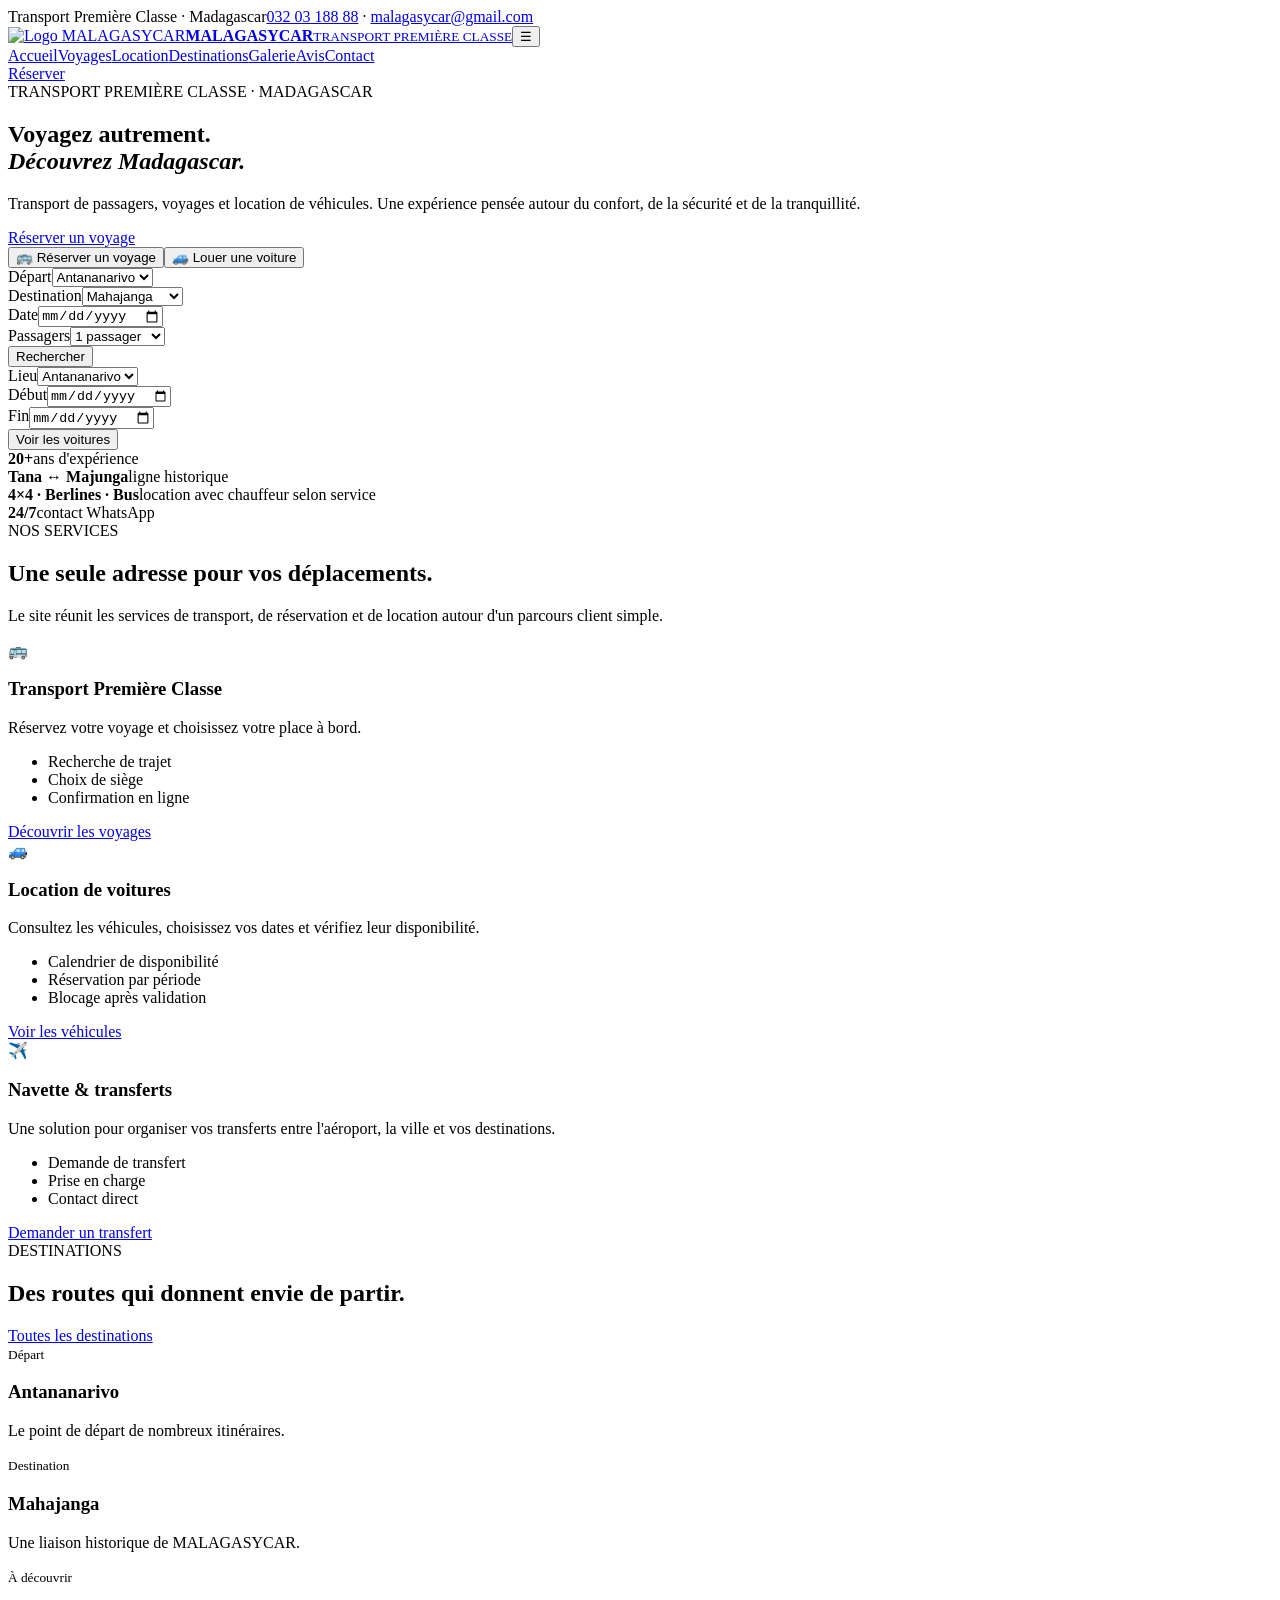
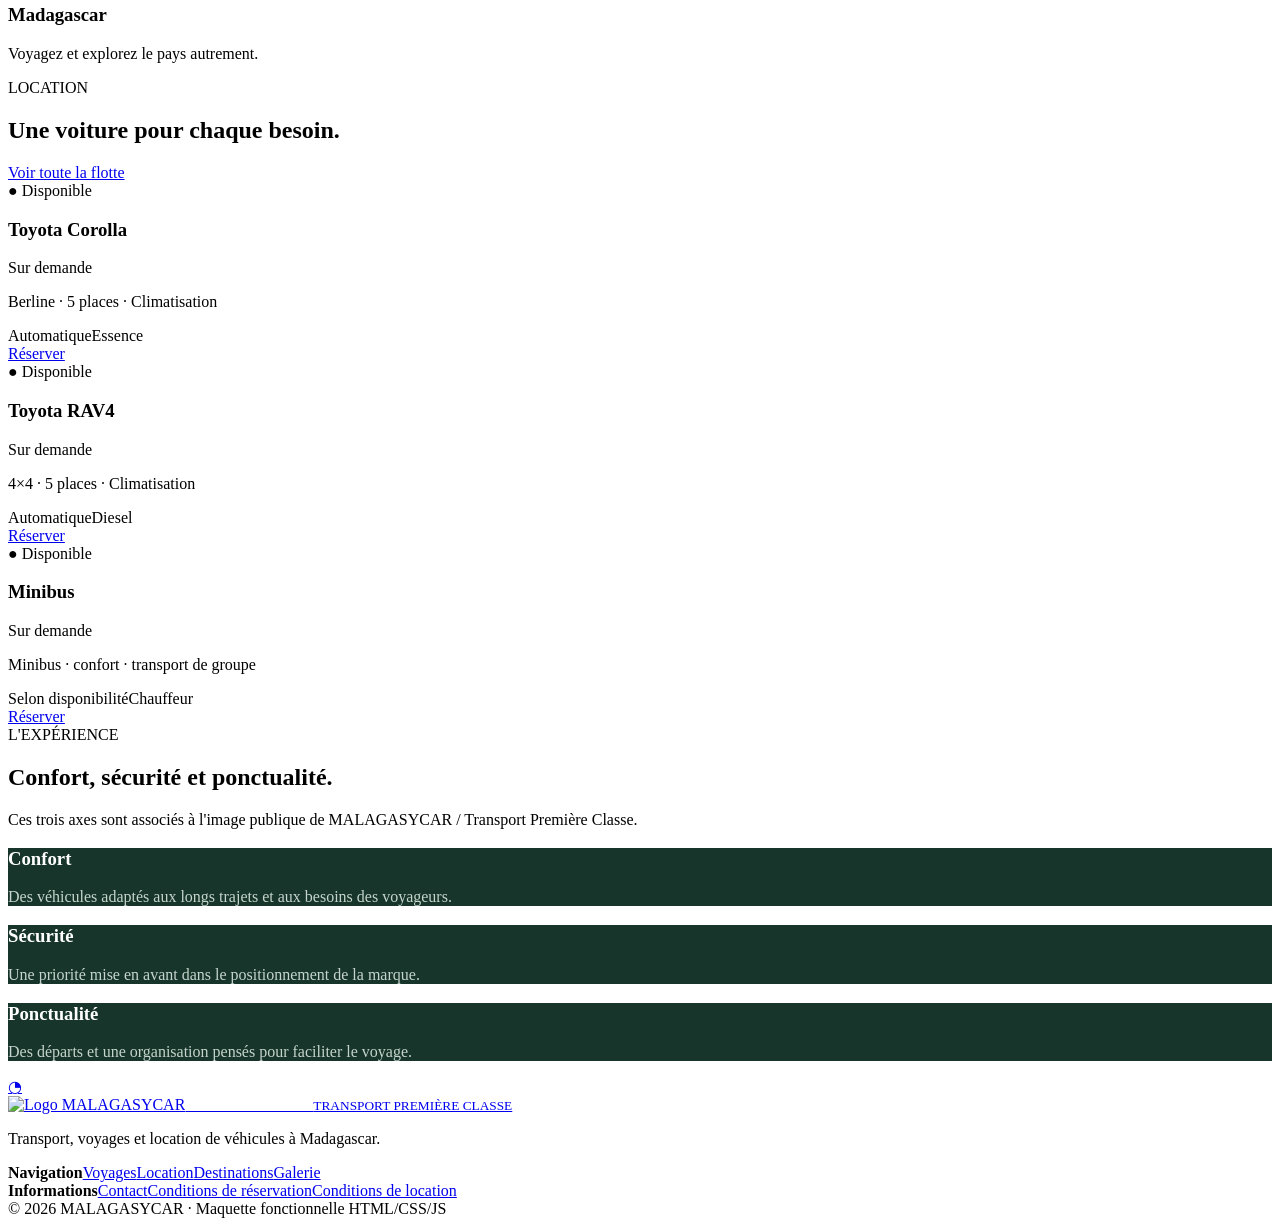
==== index.html @ d9796380 "feat: add MALAGASYCAR website home" ====
<!doctype html><html lang="fr"><head><meta charset="utf-8"><meta name="viewport" content="width=device-width,initial-scale=1"><title>Accueil — MALAGASYCAR</title><link rel="stylesheet" href="style.css"><link rel="icon" type="image/png" href="assets/favicon.png"><link rel="apple-touch-icon" href="assets/logo-malagasycar.png"></head><body>
<div class="topbar"><div class="container"><span>Transport Première Classe · Madagascar</span><span><a href="tel:+261320318888">032 03 188 88</a> · <a href="mailto:malagasycar@gmail.com">malagasycar@gmail.com</a></span></div></div>
<header class="header"><div class="container nav"><a class="logo" href="index.html"><img src="assets/logo-malagasycar.png" alt="Logo MALAGASYCAR"><span class="logo-text"><strong>MALAGASYCAR</strong><small>TRANSPORT PREMIÈRE CLASSE</small></span></a><button class="menu">☰</button><nav class="navlinks"><a class="active" href="index.html">Accueil</a><a class="" href="voyages.html">Voyages</a><a class="" href="location.html">Location</a><a class="" href="destinations.html">Destinations</a><a class="" href="galerie.html">Galerie</a><a class="" href="avis.html">Avis</a><a class="" href="contact.html">Contact</a></nav><a class="btn btn-primary" href="reservation.html">Réserver</a></div></header>
<section class="hero"><div class="container hero-content"><span class="kicker">TRANSPORT PREMIÈRE CLASSE · MADAGASCAR</span><h1>Voyagez autrement.<br><em>Découvrez Madagascar.</em></h1><p>Transport de passagers, voyages et location de véhicules. Une expérience pensée autour du confort, de la sécurité et de la tranquillité.</p><div class="hero-actions"><a class="btn btn-gold" href="reservation.html?type=travel">Réserver un voyage</a><a class="btn btn-outline" style="background:transparent;color:#fff;border-color:#b9d0c5" href="location.html">Louer une voiture</a></div></div>
<div class="booking-box"><div class="booking-tabs"><button class="booking-tab active" data-tab="travel">🚌 Réserver un voyage</button><button class="booking-tab" data-tab="rental">🚙 Louer une voiture</button></div>
<div id="travel-panel" class="booking-panel active"><div class="field"><label>Départ</label><select><option>Antananarivo</option><option>Mahajanga</option></select></div><div class="field"><label>Destination</label><select><option>Mahajanga</option><option>Antananarivo</option></select></div><div class="field"><label>Date</label><input id="travel-date" type="date"></div><div class="field"><label>Passagers</label><select><option>1 passager</option><option>2 passagers</option><option>3 passagers</option></select></div><button id="search-travel" class="btn btn-primary">Rechercher</button></div>
<div id="rental-panel" class="booking-panel"><div class="field"><label>Lieu</label><select><option>Antananarivo</option><option>Mahajanga</option></select></div><div class="field"><label>Début</label><input id="rental-start" type="date"></div><div class="field"><label>Fin</label><input id="rental-end" type="date"></div><div></div><button id="search-rental" class="btn btn-primary">Voir les voitures</button></div></div></section>
<div class="stats"><div class="container stats-grid"><div class="stat"><strong>20+</strong><span>ans d'expérience</span></div><div class="stat"><strong>Tana ↔ Majunga</strong><span>ligne historique</span></div><div class="stat"><strong>4×4 · Berlines · Bus</strong><span>location avec chauffeur selon service</span></div><div class="stat"><strong>24/7</strong><span>contact WhatsApp</span></div></div></div>
<section class="section"><div class="container"><div class="section-head"><div><span class="kicker">NOS SERVICES</span><h2>Une seule adresse pour vos déplacements.</h2></div><p>Le site réunit les services de transport, de réservation et de location autour d'un parcours client simple.</p></div><div class="grid3"><article class="service featured"><div class="icon">🚌</div><h3>Transport Première Classe</h3><p>Réservez votre voyage et choisissez votre place à bord.</p><ul><li>Recherche de trajet</li><li>Choix de siège</li><li>Confirmation en ligne</li></ul><a class="btn btn-gold" href="voyages.html">Découvrir les voyages</a></article><article class="service"><div class="icon">🚙</div><h3>Location de voitures</h3><p>Consultez les véhicules, choisissez vos dates et vérifiez leur disponibilité.</p><ul><li>Calendrier de disponibilité</li><li>Réservation par période</li><li>Blocage après validation</li></ul><a class="btn btn-outline" href="location.html">Voir les véhicules</a></article><article class="service"><div class="icon">✈️</div><h3>Navette & transferts</h3><p>Une solution pour organiser vos transferts entre l'aéroport, la ville et vos destinations.</p><ul><li>Demande de transfert</li><li>Prise en charge</li><li>Contact direct</li></ul><a class="btn btn-outline" href="contact.html">Demander un transfert</a></article></div></div></section>
<section class="section paper"><div class="container"><div class="section-head"><div><span class="kicker">DESTINATIONS</span><h2>Des routes qui donnent envie de partir.</h2></div><a class="btn btn-outline" href="destinations.html">Toutes les destinations</a></div><div class="destination-grid"><article class="destination d-tana"><div><small>Départ</small><h3>Antananarivo</h3><p>Le point de départ de nombreux itinéraires.</p></div></article><article class="destination d-mahajanga"><div><small>Destination</small><h3>Mahajanga</h3><p>Une liaison historique de MALAGASYCAR.</p></div></article><article class="destination d-west"><div><small>À découvrir</small><h3>Madagascar</h3><p>Voyagez et explorez le pays autrement.</p></div></article></div></div></section>
<section class="section"><div class="container"><div class="section-head"><div><span class="kicker">LOCATION</span><h2>Une voiture pour chaque besoin.</h2></div><a class="btn btn-outline" href="location.html">Voir toute la flotte</a></div><div class="cars"><article class="card"><div class="car-photo car1"><span class="badge available">● Disponible</span></div><div class="card-body"><div class="car-title"><h3>Toyota Corolla</h3><span class="price">Sur demande</span></div><p>Berline · 5 places · Climatisation</p><div class="specs"><span class="spec">Automatique</span><span class="spec">Essence</span></div><a class="btn btn-dark btn-block" href="reservation.html?type=rental&car=Toyota%20Corolla">Réserver</a></div></article><article class="card"><div class="car-photo car2"><span class="badge available">● Disponible</span></div><div class="card-body"><div class="car-title"><h3>Toyota RAV4</h3><span class="price">Sur demande</span></div><p>4×4 · 5 places · Climatisation</p><div class="specs"><span class="spec">Automatique</span><span class="spec">Diesel</span></div><a class="btn btn-dark btn-block" href="reservation.html?type=rental&car=Toyota%20RAV4">Réserver</a></div></article><article class="card"><div class="car-photo car3"><span class="badge available">● Disponible</span></div><div class="card-body"><div class="car-title"><h3>Minibus</h3><span class="price">Sur demande</span></div><p>Minibus · confort · transport de groupe</p><div class="specs"><span class="spec">Selon disponibilité</span><span class="spec">Chauffeur</span></div><a class="btn btn-dark btn-block" href="reservation.html?type=rental&car=Hyundai%20Minibus">Réserver</a></div></article></div></div></section>
<section class="section dark"><div class="container"><div class="section-head"><div><span class="kicker">L'EXPÉRIENCE</span><h2>Confort, sécurité et ponctualité.</h2></div><p>Ces trois axes sont associés à l'image publique de MALAGASYCAR / Transport Première Classe.</p></div><div class="grid3"><div class="service" style="background:#17352b;border-color:#2a493d;color:#fff"><h3>Confort</h3><p style="color:#c5d5cd">Des véhicules adaptés aux longs trajets et aux besoins des voyageurs.</p></div><div class="service" style="background:#17352b;border-color:#2a493d;color:#fff"><h3>Sécurité</h3><p style="color:#c5d5cd">Une priorité mise en avant dans le positionnement de la marque.</p></div><div class="service" style="background:#17352b;border-color:#2a493d;color:#fff"><h3>Ponctualité</h3><p style="color:#c5d5cd">Des départs et une organisation pensés pour faciliter le voyage.</p></div></div></div></section>
<a class="whatsapp" href="https://wa.me/261320318888" target="_blank" aria-label="WhatsApp">◔</a>
<footer class="footer"><div class="container footer-grid"><div class="footer-col"><a class="logo" href="index.html"><img src="assets/logo-malagasycar.png" alt="Logo MALAGASYCAR"><span class="logo-text"><strong style="color:#fff">MALAGASYCAR</strong><small>TRANSPORT PREMIÈRE CLASSE</small></span></a><p>Transport, voyages et location de véhicules à Madagascar.</p></div><div class="footer-col"><strong>Navigation</strong><a href="voyages.html">Voyages</a><a href="location.html">Location</a><a href="destinations.html">Destinations</a><a href="galerie.html">Galerie</a></div><div class="footer-col"><strong>Informations</strong><a href="contact.html">Contact</a><a href="#">Conditions de réservation</a><a href="#">Conditions de location</a></div></div><div class="container copyright">© 2026 MALAGASYCAR · Maquette fonctionnelle HTML/CSS/JS</div></footer><script src="app.js"></script></body></html>
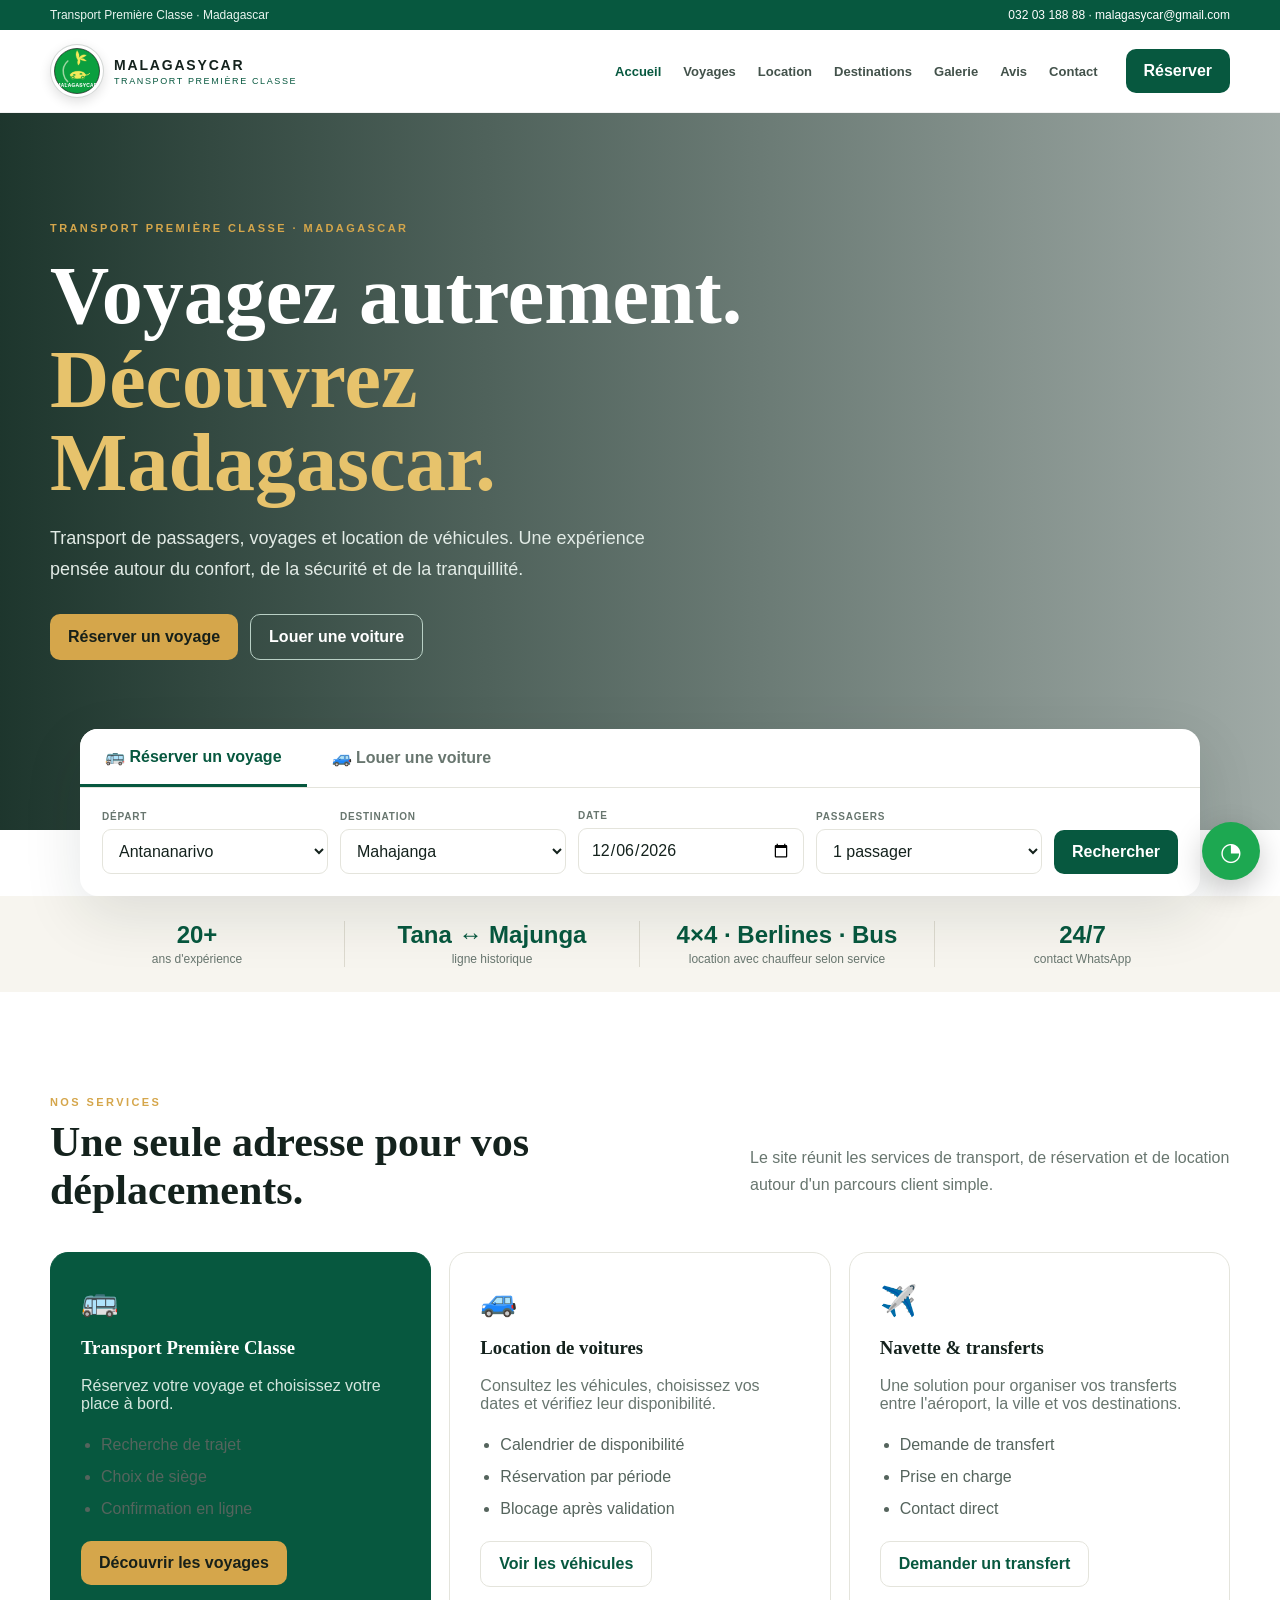
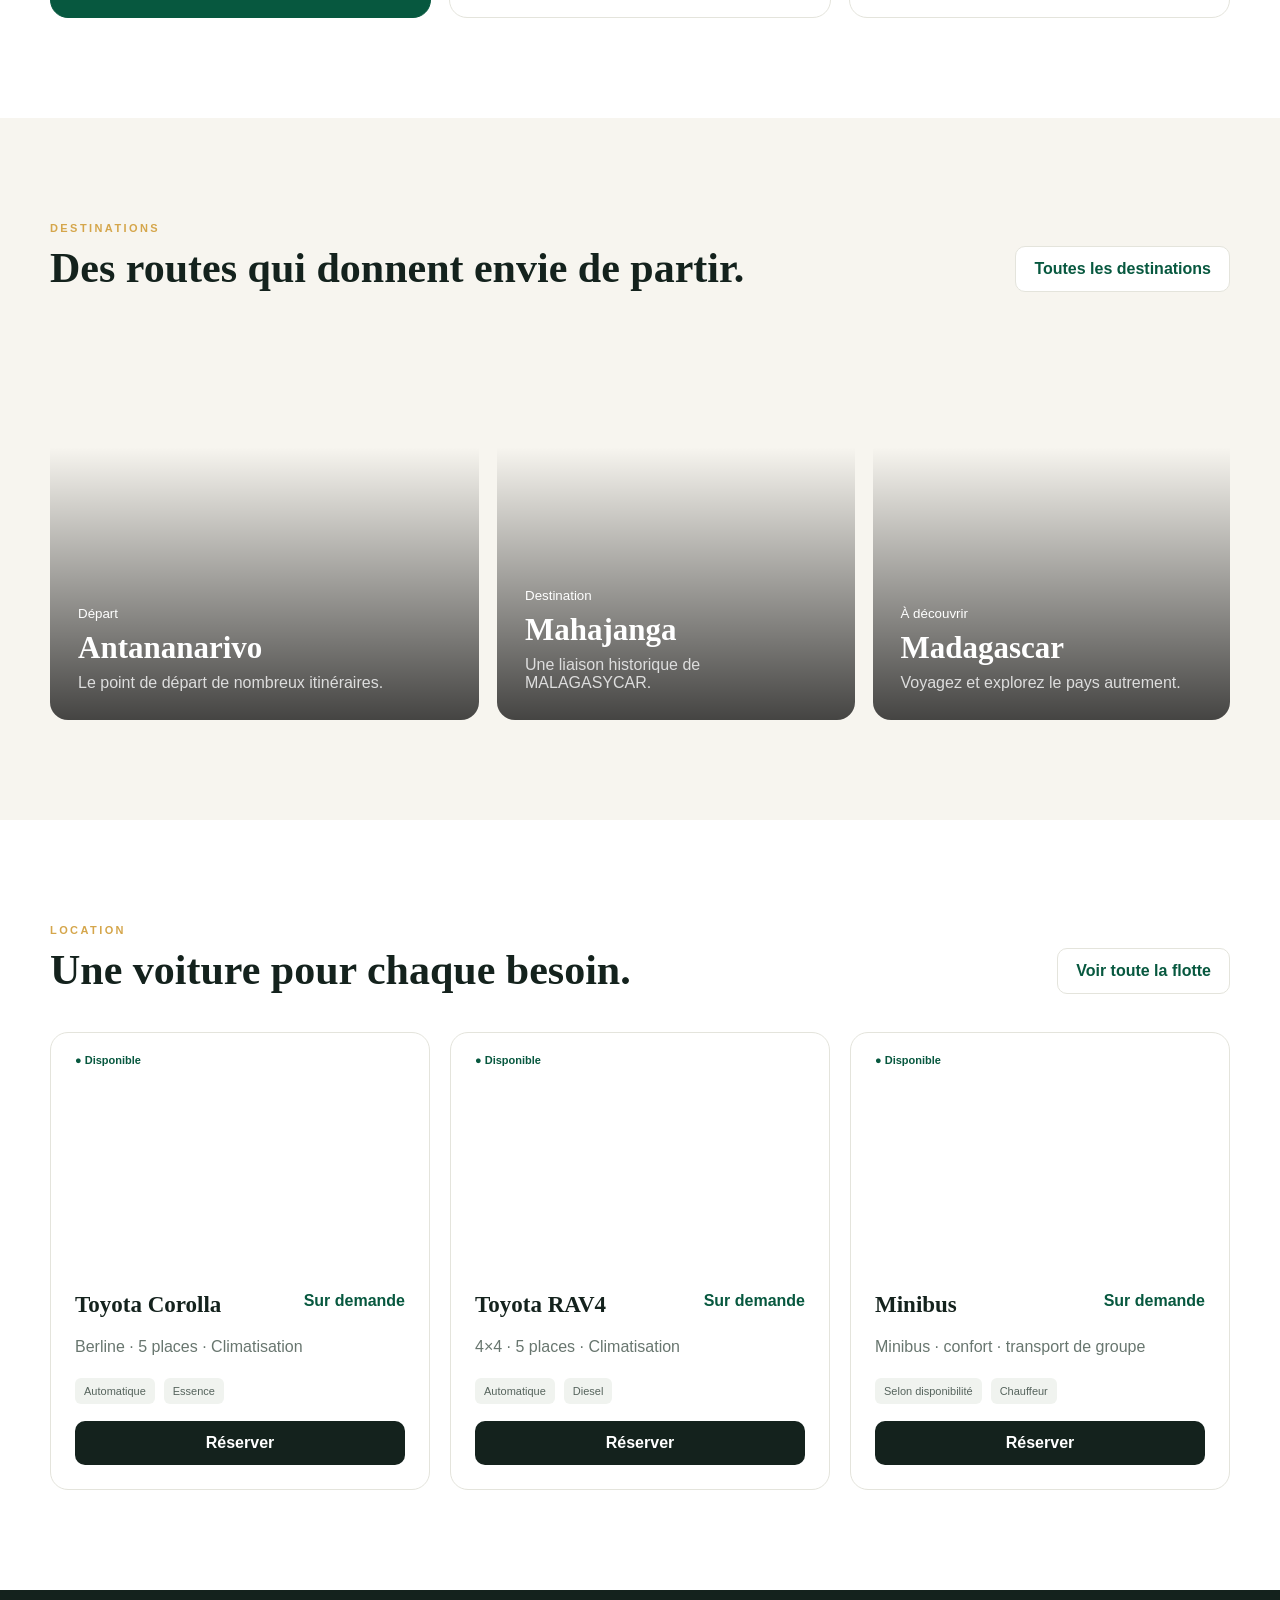
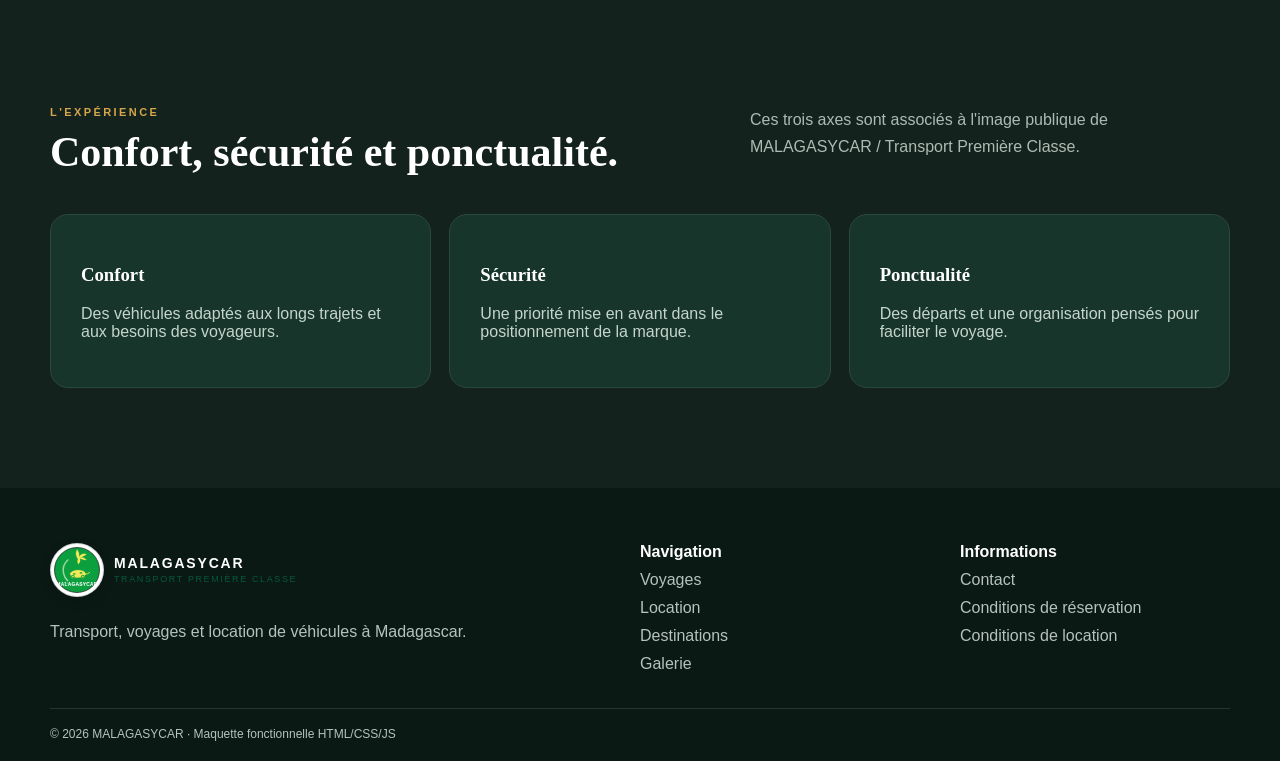
==== commit 62cc1c2e: "fix: use MALAGASYCAR logo asset" ====
--- a/index.html
+++ b/index.html
@@ -1,6 +1,6 @@
-<!doctype html><html lang="fr"><head><meta charset="utf-8"><meta name="viewport" content="width=device-width,initial-scale=1"><title>Accueil — MALAGASYCAR</title><link rel="stylesheet" href="style.css"><link rel="icon" type="image/png" href="assets/favicon.png"><link rel="apple-touch-icon" href="assets/logo-malagasycar.png"></head><body>
+<!doctype html><html lang="fr"><head><meta charset="utf-8"><meta name="viewport" content="width=device-width,initial-scale=1"><title>Accueil — MALAGASYCAR</title><link rel="stylesheet" href="style.css"><link rel="icon" type="image/svg+xml" href="assets/logo-malagasycar.svg"><link rel="apple-touch-icon" href="assets/logo-malagasycar.svg"></head><body>
 <div class="topbar"><div class="container"><span>Transport Première Classe · Madagascar</span><span><a href="tel:+261320318888">032 03 188 88</a> · <a href="mailto:malagasycar@gmail.com">malagasycar@gmail.com</a></span></div></div>
-<header class="header"><div class="container nav"><a class="logo" href="index.html"><img src="assets/logo-malagasycar.png" alt="Logo MALAGASYCAR"><span class="logo-text"><strong>MALAGASYCAR</strong><small>TRANSPORT PREMIÈRE CLASSE</small></span></a><button class="menu">☰</button><nav class="navlinks"><a class="active" href="index.html">Accueil</a><a class="" href="voyages.html">Voyages</a><a class="" href="location.html">Location</a><a class="" href="destinations.html">Destinations</a><a class="" href="galerie.html">Galerie</a><a class="" href="avis.html">Avis</a><a class="" href="contact.html">Contact</a></nav><a class="btn btn-primary" href="reservation.html">Réserver</a></div></header>
+<header class="header"><div class="container nav"><a class="logo" href="index.html"><img src="assets/logo-malagasycar.svg" alt="Logo MALAGASYCAR"><span class="logo-text"><strong>MALAGASYCAR</strong><small>TRANSPORT PREMIÈRE CLASSE</small></span></a><button class="menu">☰</button><nav class="navlinks"><a class="active" href="index.html">Accueil</a><a class="" href="voyages.html">Voyages</a><a class="" href="location.html">Location</a><a class="" href="destinations.html">Destinations</a><a class="" href="galerie.html">Galerie</a><a class="" href="avis.html">Avis</a><a class="" href="contact.html">Contact</a></nav><a class="btn btn-primary" href="reservation.html">Réserver</a></div></header>
 <section class="hero"><div class="container hero-content"><span class="kicker">TRANSPORT PREMIÈRE CLASSE · MADAGASCAR</span><h1>Voyagez autrement.<br><em>Découvrez Madagascar.</em></h1><p>Transport de passagers, voyages et location de véhicules. Une expérience pensée autour du confort, de la sécurité et de la tranquillité.</p><div class="hero-actions"><a class="btn btn-gold" href="reservation.html?type=travel">Réserver un voyage</a><a class="btn btn-outline" style="background:transparent;color:#fff;border-color:#b9d0c5" href="location.html">Louer une voiture</a></div></div>
 <div class="booking-box"><div class="booking-tabs"><button class="booking-tab active" data-tab="travel">🚌 Réserver un voyage</button><button class="booking-tab" data-tab="rental">🚙 Louer une voiture</button></div>
 <div id="travel-panel" class="booking-panel active"><div class="field"><label>Départ</label><select><option>Antananarivo</option><option>Mahajanga</option></select></div><div class="field"><label>Destination</label><select><option>Mahajanga</option><option>Antananarivo</option></select></div><div class="field"><label>Date</label><input id="travel-date" type="date"></div><div class="field"><label>Passagers</label><select><option>1 passager</option><option>2 passagers</option><option>3 passagers</option></select></div><button id="search-travel" class="btn btn-primary">Rechercher</button></div>
@@ -11,4 +11,4 @@
 <section class="section"><div class="container"><div class="section-head"><div><span class="kicker">LOCATION</span><h2>Une voiture pour chaque besoin.</h2></div><a class="btn btn-outline" href="location.html">Voir toute la flotte</a></div><div class="cars"><article class="card"><div class="car-photo car1"><span class="badge available">● Disponible</span></div><div class="card-body"><div class="car-title"><h3>Toyota Corolla</h3><span class="price">Sur demande</span></div><p>Berline · 5 places · Climatisation</p><div class="specs"><span class="spec">Automatique</span><span class="spec">Essence</span></div><a class="btn btn-dark btn-block" href="reservation.html?type=rental&car=Toyota%20Corolla">Réserver</a></div></article><article class="card"><div class="car-photo car2"><span class="badge available">● Disponible</span></div><div class="card-body"><div class="car-title"><h3>Toyota RAV4</h3><span class="price">Sur demande</span></div><p>4×4 · 5 places · Climatisation</p><div class="specs"><span class="spec">Automatique</span><span class="spec">Diesel</span></div><a class="btn btn-dark btn-block" href="reservation.html?type=rental&car=Toyota%20RAV4">Réserver</a></div></article><article class="card"><div class="car-photo car3"><span class="badge available">● Disponible</span></div><div class="card-body"><div class="car-title"><h3>Minibus</h3><span class="price">Sur demande</span></div><p>Minibus · confort · transport de groupe</p><div class="specs"><span class="spec">Selon disponibilité</span><span class="spec">Chauffeur</span></div><a class="btn btn-dark btn-block" href="reservation.html?type=rental&car=Hyundai%20Minibus">Réserver</a></div></article></div></div></section>
 <section class="section dark"><div class="container"><div class="section-head"><div><span class="kicker">L'EXPÉRIENCE</span><h2>Confort, sécurité et ponctualité.</h2></div><p>Ces trois axes sont associés à l'image publique de MALAGASYCAR / Transport Première Classe.</p></div><div class="grid3"><div class="service" style="background:#17352b;border-color:#2a493d;color:#fff"><h3>Confort</h3><p style="color:#c5d5cd">Des véhicules adaptés aux longs trajets et aux besoins des voyageurs.</p></div><div class="service" style="background:#17352b;border-color:#2a493d;color:#fff"><h3>Sécurité</h3><p style="color:#c5d5cd">Une priorité mise en avant dans le positionnement de la marque.</p></div><div class="service" style="background:#17352b;border-color:#2a493d;color:#fff"><h3>Ponctualité</h3><p style="color:#c5d5cd">Des départs et une organisation pensés pour faciliter le voyage.</p></div></div></div></section>
 <a class="whatsapp" href="https://wa.me/261320318888" target="_blank" aria-label="WhatsApp">◔</a>
-<footer class="footer"><div class="container footer-grid"><div class="footer-col"><a class="logo" href="index.html"><img src="assets/logo-malagasycar.png" alt="Logo MALAGASYCAR"><span class="logo-text"><strong style="color:#fff">MALAGASYCAR</strong><small>TRANSPORT PREMIÈRE CLASSE</small></span></a><p>Transport, voyages et location de véhicules à Madagascar.</p></div><div class="footer-col"><strong>Navigation</strong><a href="voyages.html">Voyages</a><a href="location.html">Location</a><a href="destinations.html">Destinations</a><a href="galerie.html">Galerie</a></div><div class="footer-col"><strong>Informations</strong><a href="contact.html">Contact</a><a href="#">Conditions de réservation</a><a href="#">Conditions de location</a></div></div><div class="container copyright">© 2026 MALAGASYCAR · Maquette fonctionnelle HTML/CSS/JS</div></footer><script src="app.js"></script></body></html>+<footer class="footer"><div class="container footer-grid"><div class="footer-col"><a class="logo" href="index.html"><img src="assets/logo-malagasycar.svg" alt="Logo MALAGASYCAR"><span class="logo-text"><strong style="color:#fff">MALAGASYCAR</strong><small>TRANSPORT PREMIÈRE CLASSE</small></span></a><p>Transport, voyages et location de véhicules à Madagascar.</p></div><div class="footer-col"><strong>Navigation</strong><a href="voyages.html">Voyages</a><a href="location.html">Location</a><a href="destinations.html">Destinations</a><a href="galerie.html">Galerie</a></div><div class="footer-col"><strong>Informations</strong><a href="contact.html">Contact</a><a href="#">Conditions de réservation</a><a href="#">Conditions de location</a></div></div><div class="container copyright">© 2026 MALAGASYCAR · Maquette fonctionnelle HTML/CSS/JS</div></footer><script src="app.js"></script></body></html>
--- a/style.css
+++ b/style.css
@@ -0,0 +1,36 @@
+:root{
+--green:#07583f;--green-2:#0b7555;--green-3:#e9f3ee;--gold:#d5a64b;--gold-2:#f4dfad;
+--ink:#14221d;--muted:#68766f;--paper:#f7f5ef;--white:#fff;--red:#b64c45;--blue:#35769b;
+--line:#e4e4dc;--shadow:0 20px 60px rgba(16,40,29,.11);--radius:18px
+}
+*{box-sizing:border-box}html{scroll-behavior:smooth}body{margin:0;font-family:Inter,DM Sans,Arial,sans-serif;color:var(--ink);background:#fff}a{text-decoration:none;color:inherit}
+img{max-width:100%}button,input,select,textarea{font:inherit}.container{width:min(1180px,calc(100% - 36px));margin:auto}
+.topbar{background:var(--green);color:#e9f4ef;font-size:12px}.topbar .container{display:flex;justify-content:space-between;padding:8px 0}.topbar a{color:#fff}
+.header{position:sticky;top:0;z-index:50;background:rgba(255,255,255,.95);backdrop-filter:blur(16px);border-bottom:1px solid rgba(0,0,0,.05)}
+.nav{height:82px;display:flex;align-items:center;gap:28px}.logo{display:flex;align-items:center;gap:10px;margin-right:auto}.logo img{width:54px;height:54px;object-fit:contain;background:#fff;padding:1px;border:1px solid rgba(15,34,25,.18);border-radius:50%;box-shadow:0 4px 12px rgba(0,0,0,.12)}.logo-text strong{display:block;letter-spacing:.13em;font-size:14px}.logo-text small{display:block;color:var(--green);letter-spacing:.18em;font-size:9px;margin-top:3px}
+.navlinks{display:flex;gap:22px;align-items:center;font-size:13px;font-weight:700;color:#43524b}.navlinks a:hover,.navlinks a.active{color:var(--green)}.menu{display:none;border:0;background:none;font-size:25px}
+.btn{display:inline-flex;align-items:center;justify-content:center;border:0;border-radius:10px;padding:13px 18px;font-weight:800;cursor:pointer;transition:.2s}.btn:hover{transform:translateY(-1px)}.btn-primary{background:var(--green);color:#fff}.btn-gold{background:var(--gold);color:#172019}.btn-outline{background:#fff;border:1px solid var(--line);color:var(--green)}.btn-dark{background:var(--ink);color:#fff}.btn-danger{background:#f9e8e6;color:var(--red)}.btn-sm{padding:9px 12px;font-size:12px}.btn-block{width:100%}
+.hero{position:relative;min-height:650px;background:linear-gradient(90deg,rgba(5,32,22,.9),rgba(5,32,22,.38)),url("https://images.unsplash.com/photo-1530789253388-582c481c54b0?auto=format&fit=crop&w=1900&q=85") center/cover}.hero-content{padding:105px 0 170px;color:#fff}.kicker{font-size:11px;letter-spacing:.22em;font-weight:900;color:var(--gold)}h1,h2,h3{font-family:Georgia,"Times New Roman",serif}h1{font-size:clamp(46px,6.8vw,82px);line-height:1.02;max-width:760px;margin:18px 0}.hero h1 em{color:#e7c36c;font-style:normal}.hero p{max-width:610px;font-size:18px;line-height:1.75;color:#e2ebe6}.hero-actions{display:flex;gap:12px;margin-top:28px}
+.booking-box{position:absolute;left:50%;bottom:-66px;transform:translateX(-50%);background:#fff;border-radius:18px;box-shadow:var(--shadow);overflow:hidden;width:min(1120px,calc(100% - 36px))}.booking-tabs{display:flex;border-bottom:1px solid var(--line)}.booking-tab{border:0;background:#fff;padding:18px 25px;font-weight:800;color:var(--muted);cursor:pointer}.booking-tab.active{color:var(--green);border-bottom:3px solid var(--green)}.booking-panel{display:none;padding:22px;gap:12px;align-items:end}.booking-panel.active{display:grid;grid-template-columns:1fr 1fr 1fr 1fr auto}.field label{display:block;text-transform:uppercase;letter-spacing:.08em;font-size:10px;font-weight:900;color:var(--muted);margin-bottom:7px}.field input,.field select,.input{width:100%;padding:12px;border:1px solid var(--line);border-radius:9px;background:#fff;color:var(--ink)}
+.stats{background:var(--paper);margin-top:66px}.stats-grid{display:grid;grid-template-columns:repeat(4,1fr);padding:25px 0}.stat{text-align:center;border-right:1px solid #dddacf}.stat:last-child{border:0}.stat strong{display:block;font-size:24px;color:var(--green)}.stat span{font-size:12px;color:var(--muted)}
+.section{padding:100px 0}.paper{background:var(--paper)}.dark{background:var(--ink);color:#fff}.section-head{display:flex;justify-content:space-between;align-items:end;gap:30px;margin-bottom:38px}.section-head h2{font-size:42px;margin:8px 0 0}.section-head p{max-width:480px;color:var(--muted);line-height:1.7}.dark .section-head p{color:#aebbb4}
+.grid3{display:grid;grid-template-columns:repeat(3,1fr);gap:18px}.card{background:#fff;border:1px solid var(--line);border-radius:var(--radius);overflow:hidden}.card-body{padding:24px}.card h3{font-size:24px;margin:0 0 8px}.card p{color:var(--muted);line-height:1.65}
+.service{padding:30px;background:#fff;border:1px solid var(--line);border-radius:18px}.service.featured{background:var(--green);color:#fff;border-color:var(--green)}.service .icon{font-size:30px}.service p{color:var(--muted)}.featured p{color:#d5e7df}.service ul{padding-left:20px;line-height:2;color:#55645d}
+.destination-grid{display:grid;grid-template-columns:1.2fr 1fr 1fr;gap:18px}.destination{height:390px;border-radius:18px;background-size:cover;background-position:center;position:relative;overflow:hidden;display:flex;align-items:end}.destination:before{content:"";position:absolute;inset:0;background:linear-gradient(transparent 30%,rgba(0,0,0,.72))}.destination>div{position:relative;color:#fff;padding:28px}.destination h3{font-size:31px;margin:8px 0}.destination p{margin:0;color:#ddd}.d-tana{background-image:url("https://images.unsplash.com/photo-1516026672322-bc52d61a55d5?auto=format&fit=crop&w=1100&q=80")}.d-mahajanga{background-image:url("https://images.unsplash.com/photo-1507525428034-b723cf961d3e?auto=format&fit=crop&w=1100&q=80")}.d-west{background-image:url("https://images.unsplash.com/photo-1469474968028-56623f02e42e?auto=format&fit=crop&w=1100&q=80")}
+.cars{display:grid;grid-template-columns:repeat(3,1fr);gap:20px}.car-photo{height:235px;background-size:cover;background-position:center;position:relative}.car1{background-image:url("https://images.unsplash.com/photo-1550355291-bbee04a92027?auto=format&fit=crop&w=1000&q=85")}.car2{background-image:url("https://images.unsplash.com/photo-1519641471654-76ce0107ad1b?auto=format&fit=crop&w=1000&q=85")}.car3{background-image:url("https://images.unsplash.com/photo-1549317661-bd32c8ce0db2?auto=format&fit=crop&w=1000&q=85")}.badge{position:absolute;top:14px;left:14px;padding:7px 10px;border-radius:30px;background:#fff;font-size:11px;font-weight:900}.available{color:var(--green)}.unavailable{color:var(--red)}.car-title{display:flex;justify-content:space-between;gap:15px}.car-title h3{font-size:23px;margin:0}.price{font-weight:900;color:var(--green);white-space:nowrap}.specs{display:flex;flex-wrap:wrap;gap:9px;margin:17px 0}.spec{background:#f0f3ef;padding:7px 9px;border-radius:6px;font-size:11px;color:#56645d}
+.trip{display:grid;grid-template-columns:1fr auto 1fr 1.5fr auto;gap:22px;align-items:center;padding:19px;background:#1a3028;border:1px solid #2c493e;border-radius:14px;margin-bottom:12px}.trip-time strong{font-size:22px}.trip-time span,.trip-meta span{display:block;color:#9fb1a9;font-size:11px;margin-top:4px}.trip-arrow{color:var(--gold);font-size:22px}.trip-meta{display:flex;flex-direction:column;gap:5px}.trip-meta strong{font-size:13px;color:var(--gold)}
+.gallery{display:grid;grid-template-columns:2fr 1fr 1fr;grid-template-rows:220px 220px;gap:12px}.gallery div{border-radius:15px;background-size:cover;background-position:center}.g-a{grid-row:span 2;background-image:url("https://images.unsplash.com/photo-1530789253388-582c481c54b0?auto=format&fit=crop&w=1100&q=80")}.g-b{background-image:url("https://images.unsplash.com/photo-1500534623283-312aade485b7?auto=format&fit=crop&w=800&q=80")}.g-c{background-image:url("https://images.unsplash.com/photo-1501785888041-af3ef285e470?auto=format&fit=crop&w=800&q=80")}.g-d{background-image:url("https://images.unsplash.com/photo-1528127269322-539801943592?auto=format&fit=crop&w=800&q=80")}.g-e{background-image:url("https://images.unsplash.com/photo-1472396961693-142e6e269027?auto=format&fit=crop&w=800&q=80")}
+.reviews{display:grid;grid-template-columns:repeat(3,1fr);gap:18px}.review{padding:27px;border:1px solid var(--line);border-radius:15px}.stars{color:var(--gold);letter-spacing:2px}.review p{line-height:1.7;color:#526058;min-height:90px}.review small{color:var(--muted)}
+.contact-grid{display:grid;grid-template-columns:1fr 1fr;gap:70px}.contact-grid h2{font-size:50px;margin:8px 0 16px}.contact-grid p{color:var(--muted);line-height:1.7}.contact-list{display:grid;gap:15px;margin-top:25px}.contact-form{display:grid;gap:15px;border:1px solid var(--line);border-radius:18px;padding:28px;box-shadow:var(--shadow)}
+.footer{background:#0a1914;color:#b6c2bd;padding:55px 0 20px}.footer-grid{display:grid;grid-template-columns:2fr 1fr 1fr;gap:50px}.footer-col{display:flex;flex-direction:column;gap:10px}.footer-col strong{color:#fff}.copyright{border-top:1px solid #26362f;margin-top:35px;padding-top:18px;font-size:12px}
+.whatsapp{position:fixed;right:20px;bottom:20px;z-index:90;width:58px;height:58px;border-radius:50%;display:grid;place-items:center;background:#1da851;color:#fff;font-size:25px;box-shadow:0 10px 30px rgba(0,0,0,.22)}
+.page-hero{background:var(--green);color:#fff;padding:70px 0 90px}.page-hero h1{font-size:55px;margin:12px 0}.page-hero p{max-width:680px;color:#d8e7e0;line-height:1.7}
+.steps{display:grid;grid-template-columns:repeat(4,1fr);gap:12px;margin:30px 0}.step{padding:18px;border:1px solid var(--line);border-radius:12px}.step b{display:grid;place-items:center;width:28px;height:28px;border-radius:50%;background:var(--green);color:#fff;margin-bottom:10px}.step small{color:var(--muted)}
+.booking-layout{display:grid;grid-template-columns:1.5fr .8fr;gap:24px}.panel{border:1px solid var(--line);border-radius:18px;padding:25px;background:#fff}.panel h2{margin-top:0}.form-grid{display:grid;grid-template-columns:1fr 1fr;gap:15px}.full-col{grid-column:1/-1}
+.seat-map{max-width:430px;margin:20px auto;background:#edf2ee;padding:22px;border-radius:18px}.driver{background:#fff;border:1px dashed #c8d3cc;padding:10px;text-align:center;border-radius:8px;font-size:12px;margin-bottom:14px}.seats{display:grid;grid-template-columns:repeat(3,1fr);gap:10px}.seat{height:50px;border:1px solid #c8d6ce;background:#fff;border-radius:9px;color:var(--green);font-weight:900;cursor:pointer}.seat.busy{background:#f6dddd;color:#a4534d;border-color:#e9bdb8;cursor:not-allowed}.seat.selected{background:#dcecf4;color:#17678d;border-color:#8cbfd4}.summary{background:var(--paper);border-radius:12px;padding:18px;display:grid;gap:10px}.summary-row{display:flex;justify-content:space-between;font-size:13px}.summary-total{font-size:18px;font-weight:900;color:var(--green);border-top:1px solid #ddd8cb;padding-top:12px}
+.calendar{display:grid;grid-template-columns:repeat(7,1fr);border:1px solid var(--line);border-radius:12px;overflow:hidden}.cal-head,.cal-day{padding:10px;text-align:center;border-right:1px solid var(--line);border-bottom:1px solid var(--line);font-size:12px}.cal-head{background:#f1f4ef;font-weight:900;color:var(--muted)}.cal-day{min-height:72px;text-align:left}.cal-day small{display:block;margin-top:8px;border-radius:5px;padding:3px;font-size:9px}.cal-day .r{background:#f4d9d7;color:#9e4c46}.cal-day .a{background:#dceee5;color:#17694d}.cal-day .today{background:var(--gold-2)}
+.admin-body{background:#f3f5f2}.admin-shell{display:grid;grid-template-columns:245px 1fr;min-height:100vh}.sidebar{background:#0b1d17;color:#b9c8c0;padding:24px 15px;position:sticky;top:0;height:100vh}.side-brand{display:flex;align-items:center;gap:9px;color:#fff;padding:4px 9px 28px}.side-brand img{width:42px;height:42px;border-radius:50%;object-fit:contain;background:#fff;padding:1px}.side-nav{display:grid;gap:5px}.side-nav a{padding:12px 13px;border-radius:9px;font-size:13px;font-weight:700}.side-nav a:hover,.side-nav a.active{background:#17362c;color:#fff}.admin-main{padding:25px}.admin-top{display:flex;justify-content:space-between;align-items:center;margin-bottom:25px}.admin-top h1{font-family:Inter,Arial,sans-serif;font-size:28px;margin:0}.admin-user{display:flex;align-items:center;gap:10px;font-size:12px}.avatar{width:35px;height:35px;border-radius:50%;background:var(--gold);display:grid;place-items:center;font-weight:900}.kpi-grid{display:grid;grid-template-columns:repeat(4,1fr);gap:14px}.kpi{background:#fff;border:1px solid var(--line);border-radius:14px;padding:18px}.kpi small{color:var(--muted)}.kpi strong{display:block;font-size:27px;margin-top:8px;color:var(--green)}.admin-grid{display:grid;grid-template-columns:1.5fr 1fr;gap:18px;margin-top:18px}.admin-card{background:#fff;border:1px solid var(--line);border-radius:14px;padding:20px}.admin-card h2{font-family:Inter,Arial,sans-serif;font-size:16px;margin:0 0 17px}.table-wrap{overflow:auto}.table{width:100%;border-collapse:collapse;font-size:12px}.table th,.table td{text-align:left;padding:12px;border-bottom:1px solid var(--line);white-space:nowrap}.table th{color:var(--muted);font-size:10px;text-transform:uppercase}.status{display:inline-flex;padding:5px 8px;border-radius:20px;font-size:10px;font-weight:900}.status.ok{background:#dff0e7;color:#1b6b4c}.status.wait{background:#fff0cf;color:#8b6722}.status.cancel{background:#f5dfdd;color:#9c4d47}.status.blue{background:#dcecf4;color:#286680}.admin-calendar{margin-top:18px}.admin-calendar .calendar{background:#fff}.admin-actions{display:flex;gap:8px;flex-wrap:wrap}.notice{padding:12px 14px;border-radius:9px;background:#fff8df;color:#735d20;font-size:11px;margin-bottom:15px}
+.modal{position:fixed;inset:0;z-index:1000;display:flex;align-items:center;justify-content:center;padding:20px}.modal.hidden{display:none!important}.modal-backdrop{position:absolute;inset:0;background:rgba(10,24,18,.68);backdrop-filter:blur(5px)}.modal-card{position:relative;width:min(720px,100%);max-height:90vh;overflow:auto;background:#fff;border-radius:24px;padding:30px;box-shadow:0 28px 80px rgba(0,0,0,.28);z-index:1}.modal-close{position:absolute;top:14px;right:16px;border:0;background:#f2f5f2;width:38px;height:38px;border-radius:50%;font-size:26px;line-height:1;cursor:pointer;color:var(--ink)}.modal-card h2{margin:7px 45px 7px 0;font-size:clamp(24px,4vw,34px)}.modal-intro{color:var(--muted);margin:0 0 22px;line-height:1.6}.recap-grid{display:grid;grid-template-columns:repeat(2,minmax(0,1fr));gap:12px;margin-bottom:16px}.recap-item{background:#f6f8f5;border:1px solid #e3e9e3;border-radius:14px;padding:13px 15px;display:flex;flex-direction:column;gap:5px}.recap-item span,.payment-recap span{font-size:12px;color:var(--muted)}.recap-item strong{font-size:15px;color:var(--ink)}.payment-recap{border:1px solid #d9e8df;background:#f3faf6;border-radius:17px;padding:17px;margin-top:4px}.payment-recap>div{display:flex;justify-content:space-between;gap:20px;padding:7px 0}.payment-recap .payment-main{border-top:1px dashed #c7d9ce;margin-top:6px;padding-top:14px}.payment-recap .payment-main span{font-size:14px;font-weight:800;color:var(--ink)}.payment-recap .payment-main strong{font-size:25px;color:var(--green)}.payment-recap small{display:block;color:var(--muted);line-height:1.5;margin-top:7px}.modal-actions{display:flex;justify-content:flex-end;gap:10px;margin-top:20px;flex-wrap:wrap}.hidden{display:none!important}.badge.pending{color:#8b6722;background:#fff8df}
+@media(max-width:950px){.navlinks{display:none}.menu{display:block}.booking-panel.active{grid-template-columns:1fr 1fr}.grid3,.cars,.reviews{grid-template-columns:1fr 1fr}.destination-grid{grid-template-columns:1fr 1fr}.destination:first-child{grid-row:span 2}.trip{grid-template-columns:1fr auto 1fr}.trip-meta{grid-column:span 3;flex-direction:row;justify-content:space-between}.trip .btn{grid-column:span 3}.booking-box{bottom:-125px}.stats{margin-top:125px}.admin-shell{grid-template-columns:75px 1fr}.sidebar{padding:20px 9px}.side-brand .side-label,.side-nav span{display:none}.side-brand{justify-content:center}.side-nav a{text-align:center}}
+@media(max-width:650px){.container{width:calc(100% - 26px)}.topbar .container{font-size:10px}.topbar .container span:last-child{display:none}.nav{height:70px}.logo img{width:45px;height:45px}.hero{min-height:770px}.hero-content{padding-top:70px}.hero-actions{flex-direction:column}.booking-box{bottom:-205px}.booking-panel.active{grid-template-columns:1fr}.stats{margin-top:205px}.stats-grid{grid-template-columns:1fr 1fr;gap:15px}.stat{border:0}.section{padding:70px 0}.section-head{display:block}.section-head h2{font-size:34px}.grid3,.cars,.reviews,.destination-grid,.contact-grid,.booking-layout,.admin-grid,.kpi-grid{grid-template-columns:1fr}.destination:first-child{grid-row:auto}.gallery{grid-template-columns:1fr 1fr;grid-template-rows:180px 180px 180px}.g-a{grid-row:span 2}.g-e{grid-column:span 2}.form-grid{grid-template-columns:1fr}.full-col{grid-column:auto}.steps{grid-template-columns:1fr 1fr}.page-hero h1{font-size:43px}.footer-grid{grid-template-columns:1fr 1fr}.footer-grid>div:first-child{grid-column:span 2}.admin-main{padding:17px}.admin-shell{grid-template-columns:1fr}.sidebar{position:relative;height:auto}.side-nav{display:flex;overflow:auto}.side-nav a{white-space:nowrap}.side-nav span{display:inline}.side-brand{justify-content:flex-start}.sidebar{padding:12px}.admin-top{align-items:flex-start;gap:15px}.calendar{min-width:620px}.admin-calendar{overflow:auto}.cal-day{min-height:60px}}
+@media(max-width:600px){.modal-card{padding:23px 18px;border-radius:20px}.recap-grid{grid-template-columns:1fr}.modal-actions .btn{width:100%}}
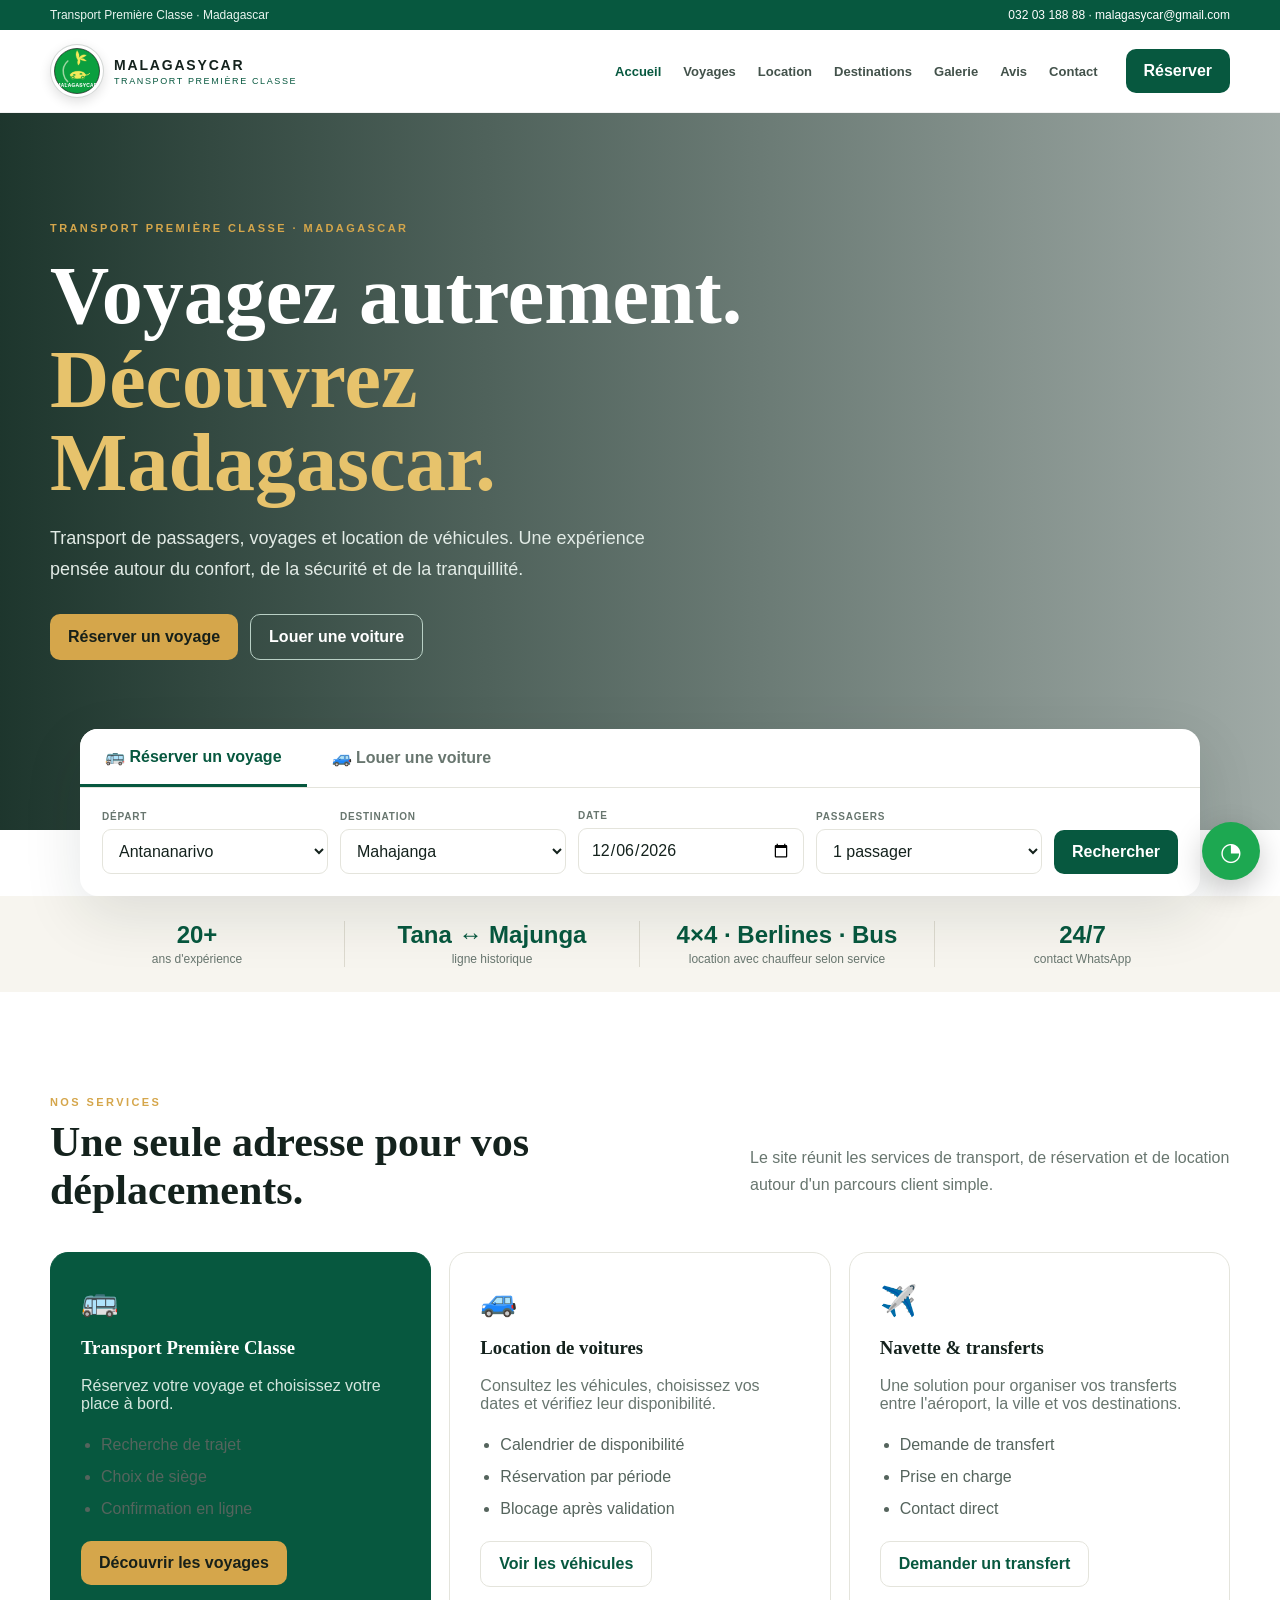
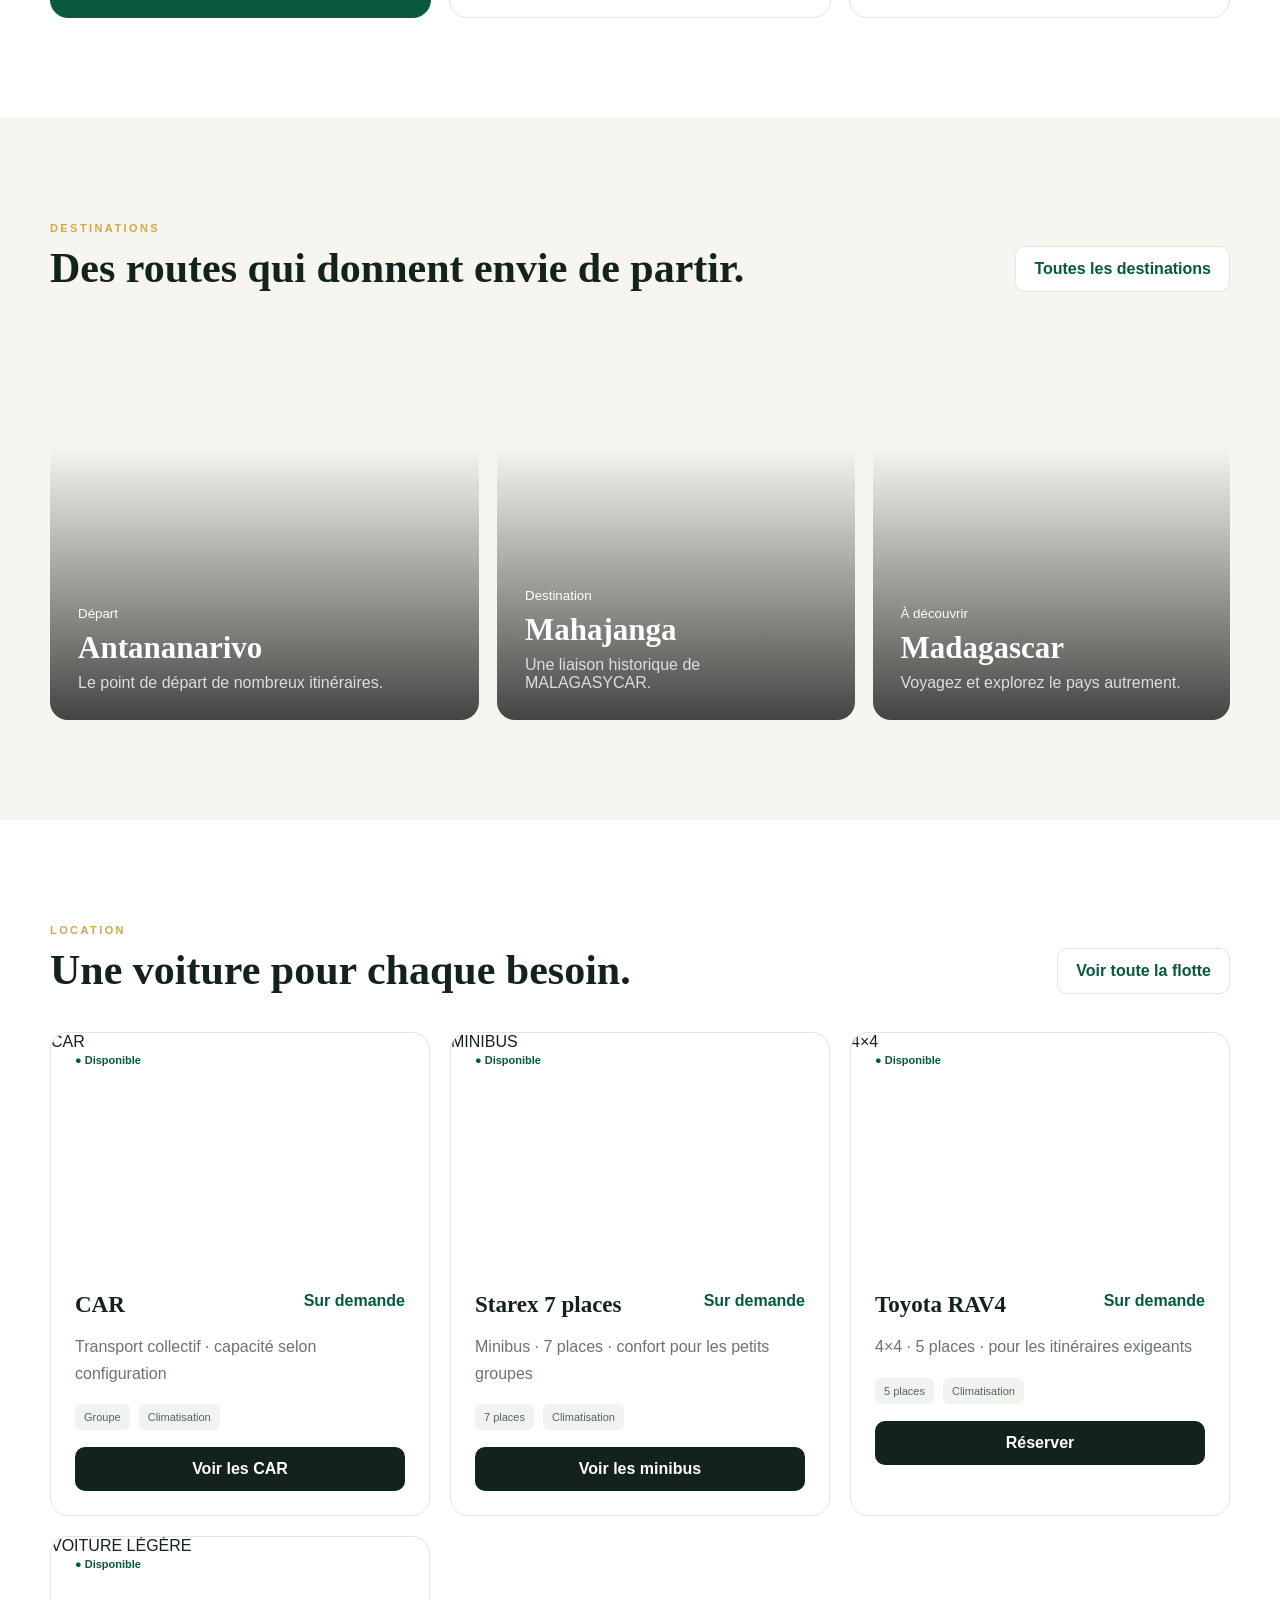
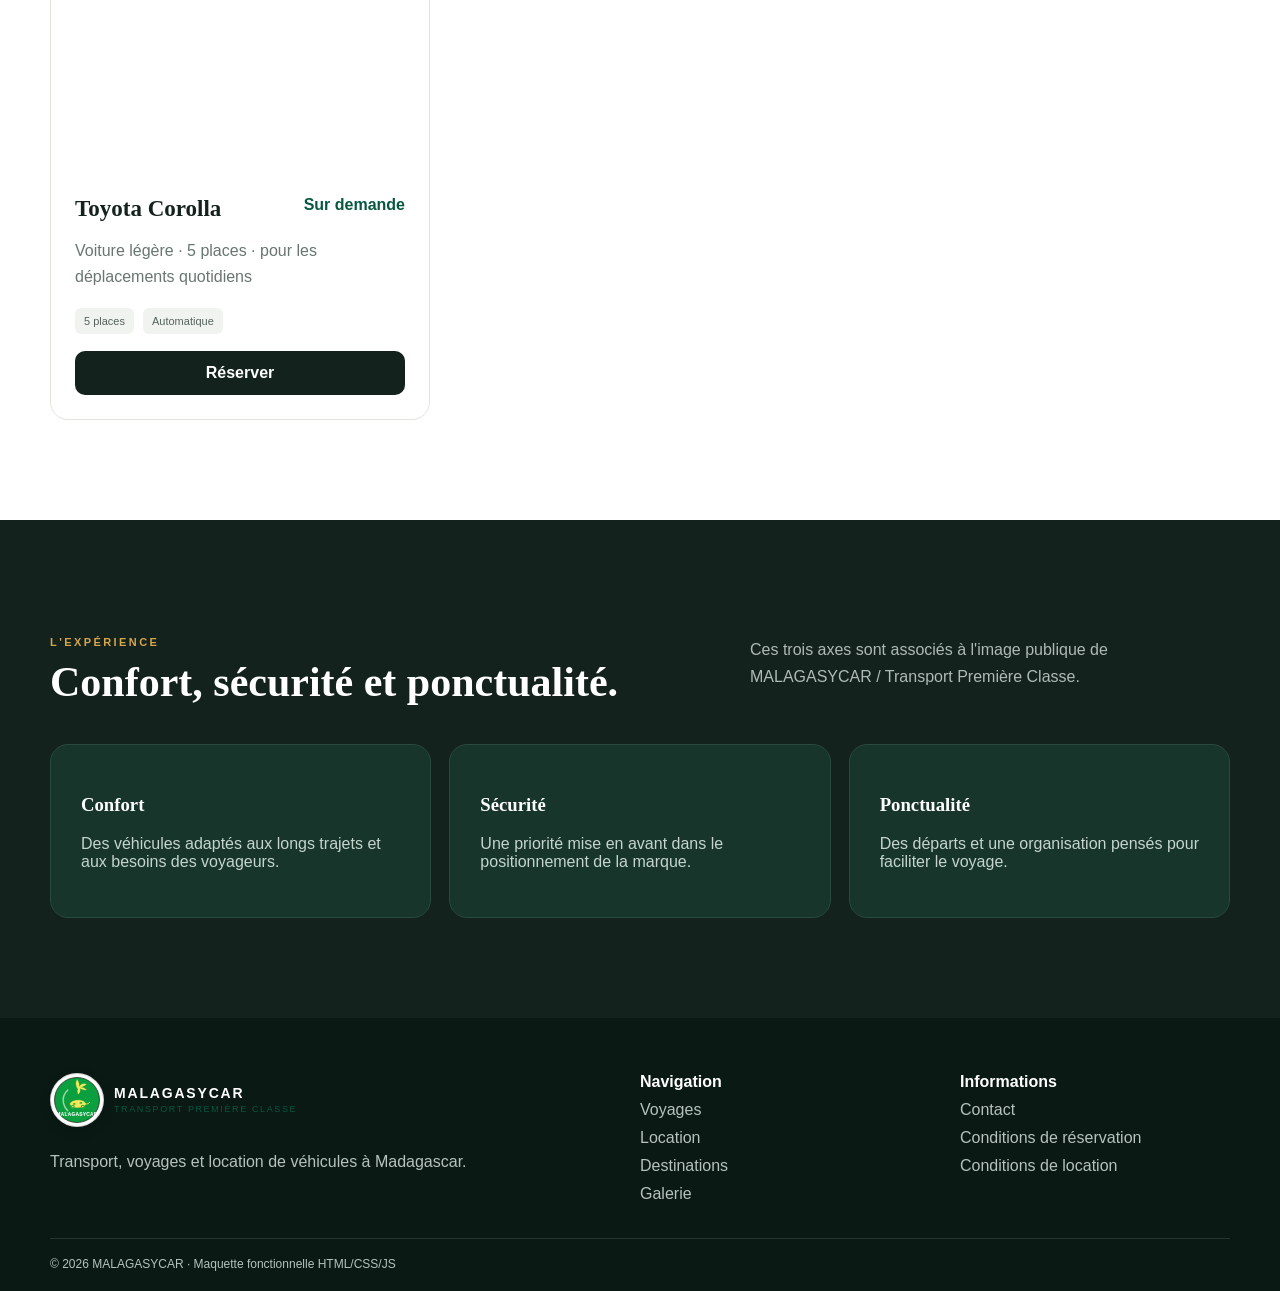
==== commit 43a1bace: "feat: showcase rental vehicle categories" ====
--- a/index.html
+++ b/index.html
@@ -8,7 +8,12 @@
 <div class="stats"><div class="container stats-grid"><div class="stat"><strong>20+</strong><span>ans d'expérience</span></div><div class="stat"><strong>Tana ↔ Majunga</strong><span>ligne historique</span></div><div class="stat"><strong>4×4 · Berlines · Bus</strong><span>location avec chauffeur selon service</span></div><div class="stat"><strong>24/7</strong><span>contact WhatsApp</span></div></div></div>
 <section class="section"><div class="container"><div class="section-head"><div><span class="kicker">NOS SERVICES</span><h2>Une seule adresse pour vos déplacements.</h2></div><p>Le site réunit les services de transport, de réservation et de location autour d'un parcours client simple.</p></div><div class="grid3"><article class="service featured"><div class="icon">🚌</div><h3>Transport Première Classe</h3><p>Réservez votre voyage et choisissez votre place à bord.</p><ul><li>Recherche de trajet</li><li>Choix de siège</li><li>Confirmation en ligne</li></ul><a class="btn btn-gold" href="voyages.html">Découvrir les voyages</a></article><article class="service"><div class="icon">🚙</div><h3>Location de voitures</h3><p>Consultez les véhicules, choisissez vos dates et vérifiez leur disponibilité.</p><ul><li>Calendrier de disponibilité</li><li>Réservation par période</li><li>Blocage après validation</li></ul><a class="btn btn-outline" href="location.html">Voir les véhicules</a></article><article class="service"><div class="icon">✈️</div><h3>Navette & transferts</h3><p>Une solution pour organiser vos transferts entre l'aéroport, la ville et vos destinations.</p><ul><li>Demande de transfert</li><li>Prise en charge</li><li>Contact direct</li></ul><a class="btn btn-outline" href="contact.html">Demander un transfert</a></article></div></div></section>
 <section class="section paper"><div class="container"><div class="section-head"><div><span class="kicker">DESTINATIONS</span><h2>Des routes qui donnent envie de partir.</h2></div><a class="btn btn-outline" href="destinations.html">Toutes les destinations</a></div><div class="destination-grid"><article class="destination d-tana"><div><small>Départ</small><h3>Antananarivo</h3><p>Le point de départ de nombreux itinéraires.</p></div></article><article class="destination d-mahajanga"><div><small>Destination</small><h3>Mahajanga</h3><p>Une liaison historique de MALAGASYCAR.</p></div></article><article class="destination d-west"><div><small>À découvrir</small><h3>Madagascar</h3><p>Voyagez et explorez le pays autrement.</p></div></article></div></div></section>
-<section class="section"><div class="container"><div class="section-head"><div><span class="kicker">LOCATION</span><h2>Une voiture pour chaque besoin.</h2></div><a class="btn btn-outline" href="location.html">Voir toute la flotte</a></div><div class="cars"><article class="card"><div class="car-photo car1"><span class="badge available">● Disponible</span></div><div class="card-body"><div class="car-title"><h3>Toyota Corolla</h3><span class="price">Sur demande</span></div><p>Berline · 5 places · Climatisation</p><div class="specs"><span class="spec">Automatique</span><span class="spec">Essence</span></div><a class="btn btn-dark btn-block" href="reservation.html?type=rental&car=Toyota%20Corolla">Réserver</a></div></article><article class="card"><div class="car-photo car2"><span class="badge available">● Disponible</span></div><div class="card-body"><div class="car-title"><h3>Toyota RAV4</h3><span class="price">Sur demande</span></div><p>4×4 · 5 places · Climatisation</p><div class="specs"><span class="spec">Automatique</span><span class="spec">Diesel</span></div><a class="btn btn-dark btn-block" href="reservation.html?type=rental&car=Toyota%20RAV4">Réserver</a></div></article><article class="card"><div class="car-photo car3"><span class="badge available">● Disponible</span></div><div class="card-body"><div class="car-title"><h3>Minibus</h3><span class="price">Sur demande</span></div><p>Minibus · confort · transport de groupe</p><div class="specs"><span class="spec">Selon disponibilité</span><span class="spec">Chauffeur</span></div><a class="btn btn-dark btn-block" href="reservation.html?type=rental&car=Hyundai%20Minibus">Réserver</a></div></article></div></div></section>
+<section class="section"><div class="container"><div class="section-head"><div><span class="kicker">LOCATION</span><h2>Une voiture pour chaque besoin.</h2></div><a class="btn btn-outline" href="location.html">Voir toute la flotte</a></div><div class="cars">
+<article class="card"><div class="car-photo car4"><span class="badge available">● Disponible</span><span class="fleet-type">CAR</span></div><div class="card-body"><div class="car-title"><h3>CAR</h3><span class="price">Sur demande</span></div><p>Transport collectif · capacité selon configuration</p><div class="specs"><span class="spec">Groupe</span><span class="spec">Climatisation</span></div><a class="btn btn-dark btn-block" href="location.html">Voir les CAR</a></div></article>
+<article class="card"><div class="car-photo car3"><span class="badge available">● Disponible</span><span class="fleet-type">MINIBUS</span></div><div class="card-body"><div class="car-title"><h3>Starex 7 places</h3><span class="price">Sur demande</span></div><p>Minibus · 7 places · confort pour les petits groupes</p><div class="specs"><span class="spec">7 places</span><span class="spec">Climatisation</span></div><a class="btn btn-dark btn-block" href="location.html">Voir les minibus</a></div></article>
+<article class="card"><div class="car-photo car2"><span class="badge available">● Disponible</span><span class="fleet-type">4×4</span></div><div class="card-body"><div class="car-title"><h3>Toyota RAV4</h3><span class="price">Sur demande</span></div><p>4×4 · 5 places · pour les itinéraires exigeants</p><div class="specs"><span class="spec">5 places</span><span class="spec">Climatisation</span></div><a class="btn btn-dark btn-block" href="location.html">Réserver</a></div></article>
+<article class="card"><div class="car-photo car1"><span class="badge available">● Disponible</span><span class="fleet-type">VOITURE LÉGÈRE</span></div><div class="card-body"><div class="car-title"><h3>Toyota Corolla</h3><span class="price">Sur demande</span></div><p>Voiture légère · 5 places · pour les déplacements quotidiens</p><div class="specs"><span class="spec">5 places</span><span class="spec">Automatique</span></div><a class="btn btn-dark btn-block" href="location.html">Réserver</a></div></article>
+</div></div></section>
 <section class="section dark"><div class="container"><div class="section-head"><div><span class="kicker">L'EXPÉRIENCE</span><h2>Confort, sécurité et ponctualité.</h2></div><p>Ces trois axes sont associés à l'image publique de MALAGASYCAR / Transport Première Classe.</p></div><div class="grid3"><div class="service" style="background:#17352b;border-color:#2a493d;color:#fff"><h3>Confort</h3><p style="color:#c5d5cd">Des véhicules adaptés aux longs trajets et aux besoins des voyageurs.</p></div><div class="service" style="background:#17352b;border-color:#2a493d;color:#fff"><h3>Sécurité</h3><p style="color:#c5d5cd">Une priorité mise en avant dans le positionnement de la marque.</p></div><div class="service" style="background:#17352b;border-color:#2a493d;color:#fff"><h3>Ponctualité</h3><p style="color:#c5d5cd">Des départs et une organisation pensés pour faciliter le voyage.</p></div></div></div></section>
 <a class="whatsapp" href="https://wa.me/261320318888" target="_blank" aria-label="WhatsApp">◔</a>
 <footer class="footer"><div class="container footer-grid"><div class="footer-col"><a class="logo" href="index.html"><img src="assets/logo-malagasycar.svg" alt="Logo MALAGASYCAR"><span class="logo-text"><strong style="color:#fff">MALAGASYCAR</strong><small>TRANSPORT PREMIÈRE CLASSE</small></span></a><p>Transport, voyages et location de véhicules à Madagascar.</p></div><div class="footer-col"><strong>Navigation</strong><a href="voyages.html">Voyages</a><a href="location.html">Location</a><a href="destinations.html">Destinations</a><a href="galerie.html">Galerie</a></div><div class="footer-col"><strong>Informations</strong><a href="contact.html">Contact</a><a href="#">Conditions de réservation</a><a href="#">Conditions de location</a></div></div><div class="container copyright">© 2026 MALAGASYCAR · Maquette fonctionnelle HTML/CSS/JS</div></footer><script src="app.js"></script></body></html>
